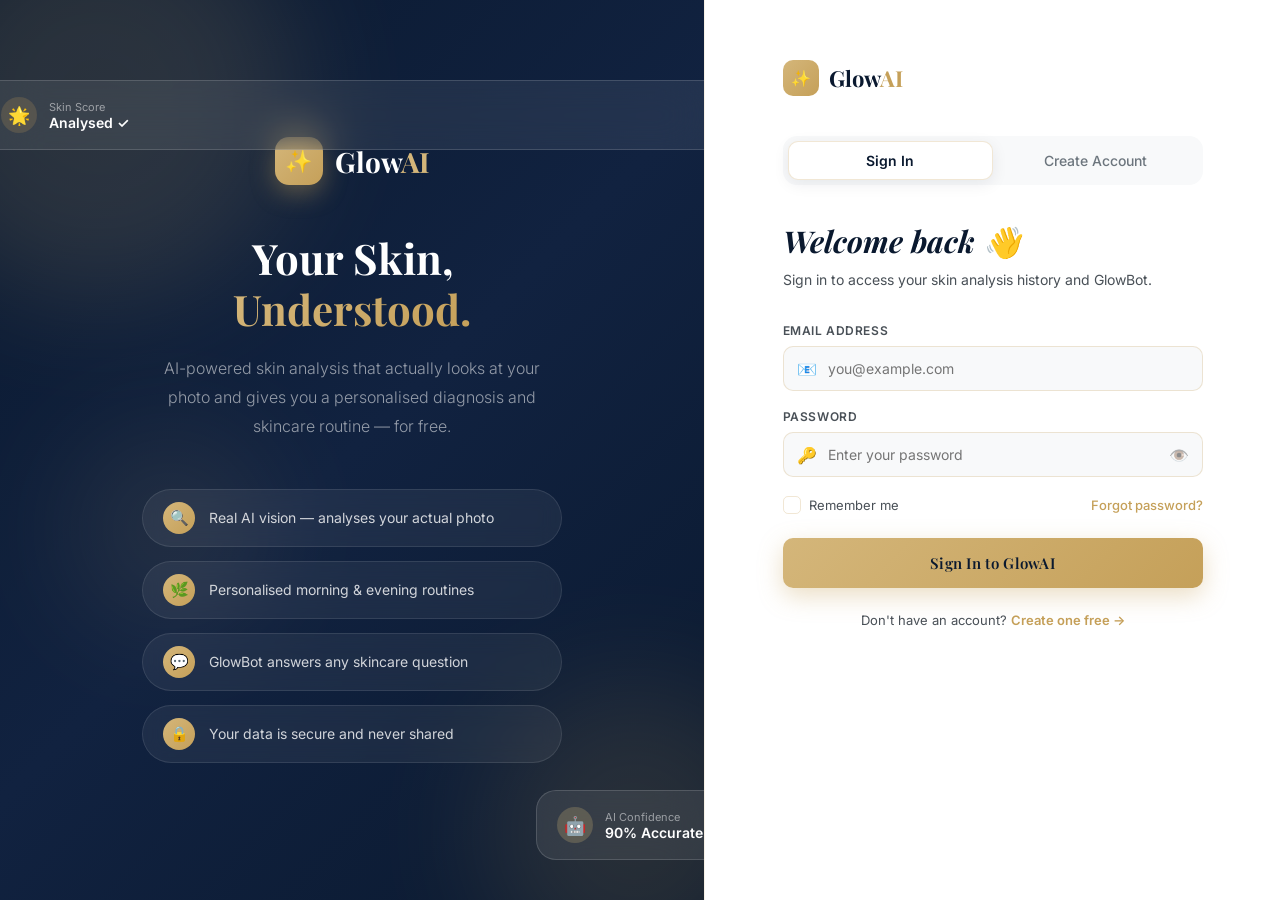
==== frontend/login.html @ 7e03c22d "Initial commit: frontend + backend" ====
<!DOCTYPE html>
<html lang="en">
<head>
    <meta charset="UTF-8">
    <meta name="viewport" content="width=device-width, initial-scale=1.0">
    <title>GlowAI — Sign In</title>
    <link rel="preconnect" href="https://fonts.googleapis.com">
    <link rel="preconnect" href="https://fonts.gstatic.com" crossorigin>
    <link href="https://fonts.googleapis.com/css2?family=Playfair+Display:ital,wght@0,400;0,600;0,700;1,400;1,600&family=Inter:wght@300;400;500;600&display=swap" rel="stylesheet">
    <style>
        * { margin: 0; padding: 0; box-sizing: border-box; }

        :root {
            --primary-color: #D4B67A;
            --primary-dark: #C5A059;
            --secondary-color: #E9ECEF;
            --background: #F8F9FA;
            --surface: #FFFFFF;
            --text-primary: #0A192F;
            --text-secondary: #495057;
            --text-muted: #6C757D;
            --border-color: rgba(197, 160, 89, 0.25);
            --font-display: 'Playfair Display', serif;
            --font-body: 'Inter', sans-serif;
            --radius-md: 10px;
            --radius-lg: 14px;
            --radius-xl: 20px;
            --shadow-md: 0 4px 16px rgba(10,25,47,0.08);
            --shadow-lg: 0 8px 32px rgba(10,25,47,0.12);
        }

        body {
            font-family: var(--font-body);
            background: var(--background);
            min-height: 100vh;
            display: flex;
            overflow-x: hidden;
        }

        /* ─── LEFT PANEL ─── */
        .left-panel {
            width: 55%;
            background: linear-gradient(135deg, #0A192F 0%, #112240 50%, #0A192F 100%);
            display: flex;
            flex-direction: column;
            justify-content: center;
            align-items: center;
            padding: 60px;
            position: relative;
            overflow: hidden;
            min-height: 100vh;
        }

        /* Animated blobs */
        .blob {
            position: absolute;
            border-radius: 50%;
            filter: blur(60px);
            opacity: 0.15;
            animation: blobFloat 8s ease-in-out infinite;
        }
        .blob-1 {
            width: 400px; height: 400px;
            background: #D4B67A;
            top: -100px; left: -100px;
            animation-delay: 0s;
        }
        .blob-2 {
            width: 300px; height: 300px;
            background: #C5A059;
            bottom: -80px; right: -80px;
            animation-delay: -3s;
        }
        .blob-3 {
            width: 200px; height: 200px;
            background: #D4B67A;
            bottom: 30%; left: 10%;
            animation-delay: -5s;
            opacity: 0.1;
        }
        @keyframes blobFloat {
            0%, 100% { transform: translate(0, 0) scale(1); }
            33% { transform: translate(20px, -20px) scale(1.05); }
            66% { transform: translate(-15px, 15px) scale(0.95); }
        }

        /* Floating particles */
        .particles { position: absolute; inset: 0; pointer-events: none; }
        .particle {
            position: absolute;
            width: 4px; height: 4px;
            background: var(--primary-color);
            border-radius: 50%;
            opacity: 0;
            animation: particleRise linear infinite;
        }
        @keyframes particleRise {
            0% { opacity: 0; transform: translateY(0) scale(0); }
            10% { opacity: 0.6; }
            90% { opacity: 0.2; }
            100% { opacity: 0; transform: translateY(-500px) scale(1.5); }
        }

        .left-content { position: relative; z-index: 2; text-align: center; max-width: 420px; }

        .left-logo {
            display: flex; align-items: center; gap: 12px;
            justify-content: center; margin-bottom: 48px;
        }
        .logo-icon {
            width: 48px; height: 48px; border-radius: 14px;
            background: linear-gradient(135deg, #D4B67A, #C5A059);
            display: flex; align-items: center; justify-content: center;
            font-size: 22px;
            box-shadow: 0 8px 24px rgba(197, 160, 89, 0.4);
        }
        .logo-text {
            font-family: var(--font-display);
            font-size: 28px; font-weight: 700; color: white;
        }
        .logo-text span { color: #D4B67A; }

        .left-headline {
            font-family: var(--font-display);
            font-size: 42px; font-weight: 700;
            color: white; line-height: 1.2; margin-bottom: 20px;
        }
        .left-headline .gradient-word {
            background: linear-gradient(135deg, #D4B67A, #C5A059);
            -webkit-background-clip: text;
            -webkit-text-fill-color: transparent;
            background-clip: text;
        }

        .left-sub {
            font-size: 16px; color: rgba(255,255,255,0.55);
            line-height: 1.8; margin-bottom: 48px; font-weight: 300;
        }

        /* Feature pills */
        .feature-pills { display: flex; flex-direction: column; gap: 14px; }
        .pill {
            display: flex; align-items: center; gap: 14px;
            background: rgba(255,255,255,0.06);
            border: 1px solid rgba(255,255,255,0.1);
            border-radius: 100px; padding: 12px 20px;
            backdrop-filter: blur(10px);
            transition: all 0.3s;
        }
        .pill:hover {
            background: rgba(212, 182, 122, 0.15);
            border-color: rgba(212, 182, 122, 0.4);
            transform: translateX(6px);
        }
        .pill-icon {
            width: 32px; height: 32px; border-radius: 50%;
            background: linear-gradient(135deg, #D4B67A, #C5A059);
            display: flex; align-items: center; justify-content: center;
            font-size: 15px; flex-shrink: 0;
        }
        .pill-text { font-size: 14px; color: rgba(255,255,255,0.8); font-weight: 400; }

        /* Scan card floating */
        .floating-card {
            position: absolute; bottom: 40px; right: -20px;
            background: rgba(255,255,255,0.08);
            border: 1px solid rgba(255,255,255,0.15);
            border-radius: 20px; padding: 16px 20px;
            backdrop-filter: blur(20px);
            display: flex; align-items: center; gap: 12px;
            animation: cardFloat 4s ease-in-out infinite;
            z-index: 3;
        }
        .floating-card-2 {
            bottom: auto; top: 80px; left: -20px;
            animation-delay: -2s;
        }
        @keyframes cardFloat {
            0%, 100% { transform: translateY(0); }
            50% { transform: translateY(-10px); }
        }
        .card-dot {
            width: 36px; height: 36px; border-radius: 50%;
            display: flex; align-items: center; justify-content: center; font-size: 18px;
        }
        .card-dot.teal { background: rgba(212, 182, 122, 0.25); }
        .card-dot.pink { background: rgba(197, 160, 89, 0.2); }
        .card-info { display: flex; flex-direction: column; }
        .card-label { font-size: 11px; color: rgba(255,255,255,0.5); }
        .card-value { font-size: 14px; font-weight: 600; color: white; }

        /* ─── RIGHT PANEL ─── */
        .right-panel {
            width: 45%;
            display: flex;
            align-items: flex-start;
            justify-content: center;
            padding: 60px 40px;
            background: var(--surface);
            position: relative;
            overflow-y: auto;
            min-height: 100vh;
            border-left: 1px solid rgba(197, 160, 89, 0.15);
        }

        .right-logo {
            display: flex; align-items: center; gap: 10px;
            margin-bottom: 40px;
        }
        .right-logo-icon {
            width: 36px; height: 36px; border-radius: 10px;
            background: linear-gradient(135deg, #D4B67A, #C5A059);
            display: flex; align-items: center; justify-content: center;
            font-size: 16px;
        }
        .right-logo-text {
            font-family: var(--font-display);
            font-size: 22px; font-weight: 700; color: var(--text-primary);
        }
        .right-logo-text span { color: #C5A059; }

        .auth-box { width: 100%; max-width: 420px; padding-bottom: 40px; }

        /* Tab switcher */
        .auth-tabs {
            display: flex; background: var(--background);
            border-radius: 14px; padding: 5px;
            margin-bottom: 36px; position: relative;
        }
        .auth-tab {
            flex: 1; padding: 11px; text-align: center;
            font-size: 14px; font-weight: 500; color: var(--text-muted);
            background: transparent; border: none; cursor: pointer;
            border-radius: 10px; transition: all 0.3s; z-index: 1;
            position: relative; font-family: var(--font-body);
        }
        .auth-tab.active { color: var(--text-primary); font-weight: 600; }
        .tab-slider {
            position: absolute; top: 5px; left: 5px;
            width: calc(50% - 5px); height: calc(100% - 10px);
            background: white; border-radius: 10px;
            box-shadow: var(--shadow-md);
            border: 1px solid var(--border-color);
            transition: transform 0.35s cubic-bezier(0.34, 1.56, 0.64, 1);
            z-index: 0;
        }
        .tab-slider.signup { transform: translateX(calc(100% + 0px)); }

        /* Form header */
        .form-header { margin-bottom: 32px; }
        .form-title {
            font-family: var(--font-display);
            font-size: 30px; font-weight: 700;
            color: var(--text-primary); margin-bottom: 8px;
            font-style: italic;
        }
        .form-subtitle { font-size: 14px; color: var(--text-secondary); line-height: 1.6; }

        /* Social buttons — hidden */
        .social-btns { display: none; }

        /* Divider — hidden */
        .divider { display: none; }

        /* Form panels */
        .form-panel { display: none; }
        .form-panel.active { display: block; }

        /* Input groups */
        .input-row { display: grid; grid-template-columns: 1fr 1fr; gap: 14px; }
        .input-group { margin-bottom: 18px; }
        .input-label {
            display: block; font-size: 12px; font-weight: 600;
            color: var(--text-secondary); margin-bottom: 8px;
            text-transform: uppercase; letter-spacing: 0.05em;
        }
        .input-wrap { position: relative; }
        .input-field {
            width: 100%; padding: 13px 16px 13px 44px;
            border: 1.5px solid var(--border-color);
            border-radius: var(--radius-md);
            font-size: 14px; font-family: var(--font-body);
            color: var(--text-primary); background: var(--background);
            outline: none; transition: all 0.3s;
        }
        .input-field:focus {
            border-color: var(--primary-color);
            background: white;
            box-shadow: 0 0 0 4px rgba(212, 182, 122, 0.12);
        }
        .input-field.error { border-color: #FF5630; }
        .input-field.error:focus { box-shadow: 0 0 0 4px rgba(255, 86, 48, 0.1); }
        .input-field.success { border-color: #36B37E; }

        .input-icon {
            position: absolute; left: 14px; top: 50%;
            transform: translateY(-50%); font-size: 16px;
            pointer-events: none; user-select: none;
        }
        .input-eye {
            position: absolute; right: 14px; top: 50%;
            transform: translateY(-50%); font-size: 16px;
            cursor: pointer; user-select: none; opacity: 0.5;
            transition: opacity 0.2s;
        }
        .input-eye:hover { opacity: 1; }

        .input-hint { font-size: 11px; color: var(--text-muted); margin-top: 5px; }
        .input-error { font-size: 11px; color: #FF5630; margin-top: 5px; display: none; }

        /* Password strength */
        .strength-bar {
            display: flex; gap: 4px; margin-top: 8px;
        }
        .strength-segment {
            flex: 1; height: 3px; border-radius: 2px;
            background: var(--border-color); transition: background 0.3s;
        }
        .strength-segment.weak { background: #FF5630; }
        .strength-segment.medium { background: #FFAB00; }
        .strength-segment.strong { background: #36B37E; }
        .strength-text { font-size: 11px; color: var(--text-muted); margin-top: 4px; }

        /* Terms checkbox */
        .checkbox-group {
            display: flex; align-items: flex-start; gap: 10px;
            margin-bottom: 24px;
        }
        .checkbox-custom {
            width: 18px; height: 18px; border-radius: 5px;
            border: 1.5px solid var(--border-color);
            display: flex; align-items: center; justify-content: center;
            cursor: pointer; flex-shrink: 0; margin-top: 1px;
            transition: all 0.2s;
        }
        .checkbox-custom.checked {
            background: linear-gradient(135deg, var(--primary-color), var(--primary-dark));
            border-color: var(--primary-color);
        }
        .checkbox-label { font-size: 13px; color: var(--text-secondary); line-height: 1.5; }
        .checkbox-label a { color: var(--primary-dark); text-decoration: none; }
        .checkbox-label a:hover { text-decoration: underline; }

        /* Remember me row */
        .form-row {
            display: flex; justify-content: space-between;
            align-items: center; margin-bottom: 24px;
        }
        .remember-wrap { display: flex; align-items: center; gap: 8px; cursor: pointer; }
        .remember-label { font-size: 13px; color: var(--text-secondary); }
        .forgot-link {
            font-size: 13px; color: var(--primary-dark);
            text-decoration: none; font-weight: 500;
            transition: color 0.2s;
        }
        .forgot-link:hover { color: var(--text-primary); }

        /* Submit button */
        .submit-btn {
            width: 100%; padding: 15px;
            background: linear-gradient(135deg, var(--primary-color), var(--primary-dark));
            color: #0A192F; border: none; border-radius: var(--radius-md);
            font-size: 15px; font-weight: 600; font-family: var(--font-display);
            cursor: pointer; transition: all 0.35s; letter-spacing: 0.02em;
            box-shadow: 0 8px 24px rgba(197, 160, 89, 0.35);
            position: relative; overflow: hidden;
        }
        .submit-btn::before {
            content: ''; position: absolute; inset: 0;
            background: linear-gradient(135deg, rgba(255,255,255,0.2), transparent);
            opacity: 0; transition: opacity 0.3s;
        }
        .submit-btn:hover {
            transform: translateY(-2px);
            box-shadow: 0 16px 40px rgba(197, 160, 89, 0.45);
        }
        .submit-btn:hover::before { opacity: 1; }
        .submit-btn:active { transform: translateY(0); }
        .submit-btn.loading {
            pointer-events: none; opacity: 0.8;
        }

        .btn-inner { display: flex; align-items: center; justify-content: center; gap: 10px; }
        .btn-spinner {
            width: 18px; height: 18px;
            border: 2px solid rgba(255,255,255,0.3);
            border-top-color: white; border-radius: 50%;
            animation: spin 0.7s linear infinite; display: none;
        }
        @keyframes spin { to { transform: rotate(360deg); } }

        /* Switch link */
        .switch-text {
            text-align: center; margin-top: 24px;
            font-size: 13px; color: var(--text-secondary);
        }
        .switch-link {
            color: var(--primary-dark); font-weight: 600;
            cursor: pointer; text-decoration: none; transition: color 0.2s;
        }
        .switch-link:hover { color: var(--text-primary); }

        /* Success state */
        .success-overlay {
            display: none; position: fixed; inset: 0;
            background: rgba(248, 250, 251, 0.95);
            z-index: 100; align-items: center; justify-content: center;
            flex-direction: column; gap: 20px;
        }
        .success-overlay.show { display: flex; animation: fadeIn 0.4s ease; }
        @keyframes fadeIn { from { opacity: 0; } to { opacity: 1; } }
        .success-icon {
            width: 80px; height: 80px; border-radius: 50%;
            background: linear-gradient(135deg, #D4B67A, #C5A059);
            display: flex; align-items: center; justify-content: center;
            font-size: 36px;
            box-shadow: 0 16px 48px rgba(197, 160, 89, 0.4);
            animation: popIn 0.5s cubic-bezier(0.34, 1.56, 0.64, 1);
        }
        @keyframes popIn {
            from { transform: scale(0); opacity: 0; }
            to { transform: scale(1); opacity: 1; }
        }
        .success-title {
            font-family: var(--font-display); font-size: 28px;
            font-weight: 700; color: var(--text-primary);
        }
        .success-sub { font-size: 15px; color: var(--text-secondary); }
        .success-redirect {
            font-size: 13px; color: var(--text-muted);
            display: flex; align-items: center; gap: 8px;
        }
        .redirect-dot {
            width: 6px; height: 6px; background: #D4B67A;
            border-radius: 50%; animation: blinkDot 1s infinite;
        }
        @keyframes blinkDot { 0%,100%{opacity:1} 50%{opacity:0.2} }

        /* Responsive */
        @media (max-width: 900px) {
            .left-panel { display: none; }
            .right-panel { width: 100%; }
        }
        @media (max-width: 480px) {
            .right-panel { padding: 24px; }
            .input-row { grid-template-columns: 1fr; }
        }
    </style>
</head>
<body>

<!-- SUCCESS OVERLAY -->
<div class="success-overlay" id="success-overlay">
    <div class="success-icon">✨</div>
    <div class="success-title" id="success-title">Welcome to GlowAI!</div>
    <div class="success-sub" id="success-sub">Your account has been created successfully.</div>
    <div class="success-redirect">
        <div class="redirect-dot"></div>
        <span>Redirecting to your dashboard...</span>
    </div>
</div>

<!-- LEFT PANEL -->
<div class="left-panel">
    <div class="blob blob-1"></div>
    <div class="blob blob-2"></div>
    <div class="blob blob-3"></div>
    <div class="particles" id="particles"></div>

    <div class="left-content">
        <div class="left-logo">
            <div class="logo-icon">✨</div>
            <div class="logo-text">Glow<span>AI</span></div>
        </div>

        <h1 class="left-headline">
            Your Skin,<br>
            <span class="gradient-word">Understood.</span>
        </h1>

        <p class="left-sub">
            AI-powered skin analysis that actually looks at your photo
            and gives you a personalised diagnosis and skincare routine — for free.
        </p>

        <div class="feature-pills">
            <div class="pill">
                <div class="pill-icon">🔍</div>
                <span class="pill-text">Real AI vision — analyses your actual photo</span>
            </div>
            <div class="pill">
                <div class="pill-icon">🌿</div>
                <span class="pill-text">Personalised morning & evening routines</span>
            </div>
            <div class="pill">
                <div class="pill-icon">💬</div>
                <span class="pill-text">GlowBot answers any skincare question</span>
            </div>
            <div class="pill">
                <div class="pill-icon">🔒</div>
                <span class="pill-text">Your data is secure and never shared</span>
            </div>
        </div>
    </div>

    <!-- Floating cards -->
    <div class="floating-card">
        <div class="card-dot teal">🤖</div>
        <div class="card-info">
            <span class="card-label">AI Confidence</span>
            <span class="card-value">90% Accurate</span>
        </div>
    </div>
    <div class="floating-card floating-card-2">
        <div class="card-dot pink">🌟</div>
        <div class="card-info">
            <span class="card-label">Skin Score</span>
            <span class="card-value">Analysed ✓</span>
        </div>
    </div>
</div>

<!-- RIGHT PANEL -->
<div class="right-panel">
    <div class="auth-box">
        <div class="right-logo">
            <div class="right-logo-icon">✨</div>
            <div class="right-logo-text">Glow<span>AI</span></div>
        </div>

        <!-- Tabs -->
        <div class="auth-tabs">
            <div class="tab-slider" id="tab-slider"></div>
            <button class="auth-tab active" id="tab-signin" onclick="switchTab('signin')">Sign In</button>
            <button class="auth-tab" id="tab-signup" onclick="switchTab('signup')">Create Account</button>
        </div>

        <!-- ═══ SIGN IN FORM ═══ -->
        <div class="form-panel active" id="panel-signin">
            <div class="form-header">
                <h2 class="form-title">Welcome back 👋</h2>
                <p class="form-subtitle">Sign in to access your skin analysis history and GlowBot.</p>
            </div>

            <!-- Social -->
            <div class="social-btns">
                <button class="social-btn" onclick="socialLogin('Google')">
                    <span class="social-icon">🌐</span> Google
                </button>
                <button class="social-btn" onclick="socialLogin('GitHub')">
                    <span class="social-icon">⚡</span> GitHub
                </button>
            </div>

            <div class="divider">
                <div class="divider-line"></div>
                <span class="divider-text">or continue with email</span>
                <div class="divider-line"></div>
            </div>

            <form id="signin-form" onsubmit="handleSignIn(event)" novalidate>
                <div class="input-group">
                    <label class="input-label">Email Address</label>
                    <div class="input-wrap">
                        <span class="input-icon">📧</span>
                        <input type="email" class="input-field" id="signin-email"
                            placeholder="you@example.com" autocomplete="email">
                    </div>
                    <div class="input-error" id="signin-email-error">Please enter a valid email.</div>
                </div>

                <div class="input-group">
                    <label class="input-label">Password</label>
                    <div class="input-wrap">
                        <span class="input-icon">🔑</span>
                        <input type="password" class="input-field" id="signin-password"
                            placeholder="Enter your password" autocomplete="current-password">
                        <span class="input-eye" onclick="togglePassword('signin-password', this)">👁️</span>
                    </div>
                    <div class="input-error" id="signin-password-error">Password is required.</div>
                </div>

                <div class="form-row">
                    <div class="remember-wrap" onclick="toggleRemember()">
                        <div class="checkbox-custom" id="remember-check"></div>
                        <span class="remember-label">Remember me</span>
                    </div>
                    <a href="#" class="forgot-link" onclick="showForgot()">Forgot password?</a>
                </div>

                <button type="submit" class="submit-btn" id="signin-btn">
                    <div class="btn-inner">
                        <div class="btn-spinner" id="signin-spinner"></div>
                        <span id="signin-btn-text">Sign In to GlowAI</span>
                    </div>
                </button>
            </form>

            <div class="switch-text">
                Don't have an account?
                <span class="switch-link" onclick="switchTab('signup')">Create one free →</span>
            </div>
        </div>

        <!-- ═══ SIGN UP FORM ═══ -->
        <div class="form-panel" id="panel-signup">
            <div class="form-header">
                <h2 class="form-title">Start your glow journey ✨</h2>
                <p class="form-subtitle">Create your free account and get your first AI skin analysis.</p>
            </div>

            <!-- Social -->
            <div class="social-btns">
                <button class="social-btn" onclick="socialLogin('Google')">
                    <span class="social-icon">🌐</span> Google
                </button>
                <button class="social-btn" onclick="socialLogin('GitHub')">
                    <span class="social-icon">⚡</span> GitHub
                </button>
            </div>

            <div class="divider">
                <div class="divider-line"></div>
                <span class="divider-text">or sign up with email</span>
                <div class="divider-line"></div>
            </div>

            <form id="signup-form" onsubmit="handleSignUp(event)" novalidate>
                <div class="input-row">
                    <div class="input-group">
                        <label class="input-label">First Name</label>
                        <div class="input-wrap">
                            <span class="input-icon">👤</span>
                            <input type="text" class="input-field" id="signup-fname"
                                placeholder="Aria" autocomplete="given-name">
                        </div>
                        <div class="input-error" id="fname-error">Required.</div>
                    </div>
                    <div class="input-group">
                        <label class="input-label">Last Name</label>
                        <div class="input-wrap">
                            <span class="input-icon">👤</span>
                            <input type="text" class="input-field" id="signup-lname"
                                placeholder="Sharma" autocomplete="family-name">
                        </div>
                        <div class="input-error" id="lname-error">Required.</div>
                    </div>
                </div>

                <div class="input-group">
                    <label class="input-label">Email Address</label>
                    <div class="input-wrap">
                        <span class="input-icon">📧</span>
                        <input type="email" class="input-field" id="signup-email"
                            placeholder="you@example.com" autocomplete="email"
                            oninput="validateEmailLive(this)">
                    </div>
                    <div class="input-error" id="signup-email-error">Please enter a valid email.</div>
                </div>

                <div class="input-group">
                    <label class="input-label">Password</label>
                    <div class="input-wrap">
                        <span class="input-icon">🔑</span>
                        <input type="password" class="input-field" id="signup-password"
                            placeholder="Create a strong password"
                            autocomplete="new-password"
                            oninput="updateStrength(this.value)">
                        <span class="input-eye" onclick="togglePassword('signup-password', this)">👁️</span>
                    </div>
                    <div class="strength-bar">
                        <div class="strength-segment" id="str-1"></div>
                        <div class="strength-segment" id="str-2"></div>
                        <div class="strength-segment" id="str-3"></div>
                        <div class="strength-segment" id="str-4"></div>
                    </div>
                    <div class="strength-text" id="strength-text">Enter a password</div>
                    <div class="input-error" id="signup-password-error">Min 8 characters required.</div>
                </div>

                <div class="input-group">
                    <label class="input-label">Confirm Password</label>
                    <div class="input-wrap">
                        <span class="input-icon">🔒</span>
                        <input type="password" class="input-field" id="signup-confirm"
                            placeholder="Repeat your password"
                            autocomplete="new-password">
                        <span class="input-eye" onclick="togglePassword('signup-confirm', this)">👁️</span>
                    </div>
                    <div class="input-error" id="confirm-error">Passwords do not match.</div>
                </div>

                <div class="checkbox-group">
                    <div class="checkbox-custom" id="terms-check" onclick="toggleTerms()"></div>
                    <label class="checkbox-label">
                        I agree to the <a href="#">Terms of Service</a> and
                        <a href="#">Privacy Policy</a>. I understand this app
                        is for informational purposes only.
                    </label>
                </div>

                <button type="submit" class="submit-btn" id="signup-btn">
                    <div class="btn-inner">
                        <div class="btn-spinner" id="signup-spinner"></div>
                        <span id="signup-btn-text">Create Free Account</span>
                    </div>
                </button>
            </form>

            <div class="switch-text">
                Already have an account?
                <span class="switch-link" onclick="switchTab('signin')">Sign in →</span>
            </div>
        </div>

    </div>
</div>

<script>
// ══════════════════════════════════════
// TAB SWITCHING
// ══════════════════════════════════════
let currentTab = 'signin';
let termsChecked = false;
let rememberChecked = false;

function switchTab(tab) {
    currentTab = tab;
    const slider = document.getElementById('tab-slider');
    const signinTab = document.getElementById('tab-signin');
    const signupTab = document.getElementById('tab-signup');
    const signinPanel = document.getElementById('panel-signin');
    const signupPanel = document.getElementById('panel-signup');

    if (tab === 'signin') {
        slider.classList.remove('signup');
        signinTab.classList.add('active');
        signupTab.classList.remove('active');
        signinPanel.classList.add('active');
        signupPanel.classList.remove('active');
    } else {
        slider.classList.add('signup');
        signupTab.classList.add('active');
        signinTab.classList.remove('active');
        signupPanel.classList.add('active');
        signinPanel.classList.remove('active');
    }
}

// ══════════════════════════════════════
// PASSWORD TOGGLE
// ══════════════════════════════════════
function togglePassword(id, eyeEl) {
    const input = document.getElementById(id);
    if (input.type === 'password') {
        input.type = 'text';
        eyeEl.textContent = '🙈';
    } else {
        input.type = 'password';
        eyeEl.textContent = '👁️';
    }
}

// ══════════════════════════════════════
// PASSWORD STRENGTH
// ══════════════════════════════════════
function updateStrength(password) {
    let score = 0;
    if (password.length >= 8) score++;
    if (/[A-Z]/.test(password)) score++;
    if (/[0-9]/.test(password)) score++;
    if (/[^A-Za-z0-9]/.test(password)) score++;

    const segments = ['str-1','str-2','str-3','str-4'];
    const labels = ['','Weak','Medium','Strong','Very Strong'];
    const classes = ['','weak','medium','strong','strong'];

    segments.forEach((id, i) => {
        const el = document.getElementById(id);
        el.className = 'strength-segment';
        if (i < score) el.classList.add(classes[score]);
    });

    const txt = document.getElementById('strength-text');
    txt.textContent = password.length === 0 ? 'Enter a password' : labels[score];
    txt.style.color = score <= 1 ? '#FF5630' : score === 2 ? '#FFAB00' : '#36B37E';
}

// ══════════════════════════════════════
// LIVE EMAIL VALIDATION
// ══════════════════════════════════════
function validateEmailLive(input) {
    const valid = /^[^\s@]+@[^\s@]+\.[^\s@]+$/.test(input.value);
    input.classList.toggle('success', valid && input.value.length > 0);
    input.classList.toggle('error', !valid && input.value.length > 0);
}

// ══════════════════════════════════════
// CHECKBOXES
// ══════════════════════════════════════
function toggleTerms() {
    termsChecked = !termsChecked;
    const el = document.getElementById('terms-check');
    el.classList.toggle('checked', termsChecked);
    el.textContent = termsChecked ? '✓' : '';
    el.style.color = 'white';
    el.style.fontSize = '11px';
}

function toggleRemember() {
    rememberChecked = !rememberChecked;
    const el = document.getElementById('remember-check');
    el.classList.toggle('checked', rememberChecked);
    el.textContent = rememberChecked ? '✓' : '';
    el.style.color = 'white';
    el.style.fontSize = '11px';
}

// ══════════════════════════════════════
// SHOW/HIDE ERROR
// ══════════════════════════════════════
function showError(id, show) {
    document.getElementById(id).style.display = show ? 'block' : 'none';
}
function setFieldState(id, state) {
    const el = document.getElementById(id);
    el.classList.remove('error', 'success');
    if (state) el.classList.add(state);
}

// ══════════════════════════════════════
// SIGN IN
// ══════════════════════════════════════
async function handleSignIn(e) {
    e.preventDefault();
    const email = document.getElementById('signin-email').value.trim();
    const password = document.getElementById('signin-password').value;
    let valid = true;

    const emailValid = /^[^\s@]+@[^\s@]+\.[^\s@]+$/.test(email);
    showError('signin-email-error', !emailValid);
    setFieldState('signin-email', emailValid ? 'success' : 'error');
    if (!emailValid) valid = false;

    if (!password) {
        showError('signin-password-error', true);
        setFieldState('signin-password', 'error');
        valid = false;
    } else {
        showError('signin-password-error', false);
        setFieldState('signin-password', 'success');
    }

    if (!valid) return;

    // Show loading
    const btn = document.getElementById('signin-btn');
    const spinner = document.getElementById('signin-spinner');
    const btnText = document.getElementById('signin-btn-text');
    btn.classList.add('loading');
    spinner.style.display = 'block';
    btnText.textContent = 'Signing in...';

    try {
        const res = await fetch('http://localhost:8080/api/auth/signin', {
            method: 'POST',
            headers: { 'Content-Type': 'application/json' },
            body: JSON.stringify({ email, password })
        });
        
        const message = await res.text();

        btn.classList.remove('loading');
        spinner.style.display = 'none';
        btnText.textContent = 'Sign In to GlowAI';

        if (res.ok && message === "Login successful") {
            // Show success and redirect
            document.getElementById('success-title').textContent = 'Welcome back! 👋';
            document.getElementById('success-sub').textContent = 'Signed in successfully. Taking you to GlowAI...';
            document.getElementById('success-overlay').classList.add('show');

            setTimeout(() => {
                window.location.href = 'index.html';
            }, 2500);
        } else {
            alert("Login failed: " + message);
        }
    } catch (error) {
        btn.classList.remove('loading');
        spinner.style.display = 'none';
        btnText.textContent = 'Sign In to GlowAI';
        alert("Error connecting to server. Please try again later.");
    }
}

// ══════════════════════════════════════
// SIGN UP
// ══════════════════════════════════════
async function handleSignUp(e) {
    e.preventDefault();
    const fname = document.getElementById('signup-fname').value.trim();
    const lname = document.getElementById('signup-lname').value.trim();
    const email = document.getElementById('signup-email').value.trim();
    const password = document.getElementById('signup-password').value;
    const confirm = document.getElementById('signup-confirm').value;
    let valid = true;

    if (!fname) { showError('fname-error', true); setFieldState('signup-fname', 'error'); valid = false; }
    else { showError('fname-error', false); setFieldState('signup-fname', 'success'); }

    if (!lname) { showError('lname-error', true); setFieldState('signup-lname', 'error'); valid = false; }
    else { showError('lname-error', false); setFieldState('signup-lname', 'success'); }

    const emailValid = /^[^\s@]+@[^\s@]+\.[^\s@]+$/.test(email);
    showError('signup-email-error', !emailValid);
    setFieldState('signup-email', emailValid ? 'success' : 'error');
    if (!emailValid) valid = false;

    if (password.length < 8) {
        showError('signup-password-error', true);
        setFieldState('signup-password', 'error');
        valid = false;
    } else {
        showError('signup-password-error', false);
        setFieldState('signup-password', 'success');
    }

    if (password !== confirm || !confirm) {
        showError('confirm-error', true);
        setFieldState('signup-confirm', 'error');
        valid = false;
    } else {
        showError('confirm-error', false);
        setFieldState('signup-confirm', 'success');
    }

    if (!termsChecked) {
        alert('Please agree to the Terms of Service to continue.');
        valid = false;
    }

    if (!valid) return;

    // Show loading
    const btn = document.getElementById('signup-btn');
    const spinner = document.getElementById('signup-spinner');
    const btnText = document.getElementById('signup-btn-text');
    btn.classList.add('loading');
    spinner.style.display = 'block';
    btnText.textContent = 'Creating your account...';

    try {
        const res = await fetch('http://localhost:8080/api/auth/signup', {
            method: 'POST',
            headers: { 'Content-Type': 'application/json' },
            body: JSON.stringify({ firstName: fname, lastName: lname, email, password })
        });
        
        const message = await res.text();

        btn.classList.remove('loading');
        spinner.style.display = 'none';
        btnText.textContent = 'Create Free Account';

        if (res.ok && message === "Signup successful") {
            document.getElementById('success-title').textContent = `Welcome, ${fname}! ✨`;
            document.getElementById('success-sub').textContent = 'Your GlowAI account is ready. Starting your skin journey...';
            document.getElementById('success-overlay').classList.add('show');

            setTimeout(() => {
                window.location.href = 'index.html';
            }, 2500);
        } else {
            alert("Signup failed: " + message);
        }
    } catch (error) {
        btn.classList.remove('loading');
        spinner.style.display = 'none';
        btnText.textContent = 'Create Free Account';
        alert("Error connecting to server. Please try again later.");
    }
}

// ══════════════════════════════════════
// SOCIAL LOGIN PLACEHOLDER
// ══════════════════════════════════════
function socialLogin(provider) {
    alert(`${provider} login coming soon! Use email for now.`);
}

// ══════════════════════════════════════
// FORGOT PASSWORD
// ══════════════════════════════════════
function showForgot() {
    const email = document.getElementById('signin-email').value;
    if (email) {
        alert(`Password reset link will be sent to ${email}`);
    } else {
        alert('Please enter your email address first, then click Forgot Password.');
        document.getElementById('signin-email').focus();
    }
}

// ══════════════════════════════════════
// FLOATING PARTICLES
// ══════════════════════════════════════
const container = document.getElementById('particles');
for (let i = 0; i < 20; i++) {
    const p = document.createElement('div');
    p.className = 'particle';
    p.style.cssText = `
        left: ${Math.random() * 100}%;
        bottom: ${Math.random() * 20}%;
        animation-duration: ${4 + Math.random() * 8}s;
        animation-delay: ${Math.random() * 6}s;
        width: ${2 + Math.random() * 4}px;
        height: ${2 + Math.random() * 4}px;
        opacity: 0;
        background: ${Math.random() > 0.5 ? '#D4B67A' : '#C5A059'};
    `;
    container.appendChild(p);
}
</script>
</body>
</html>
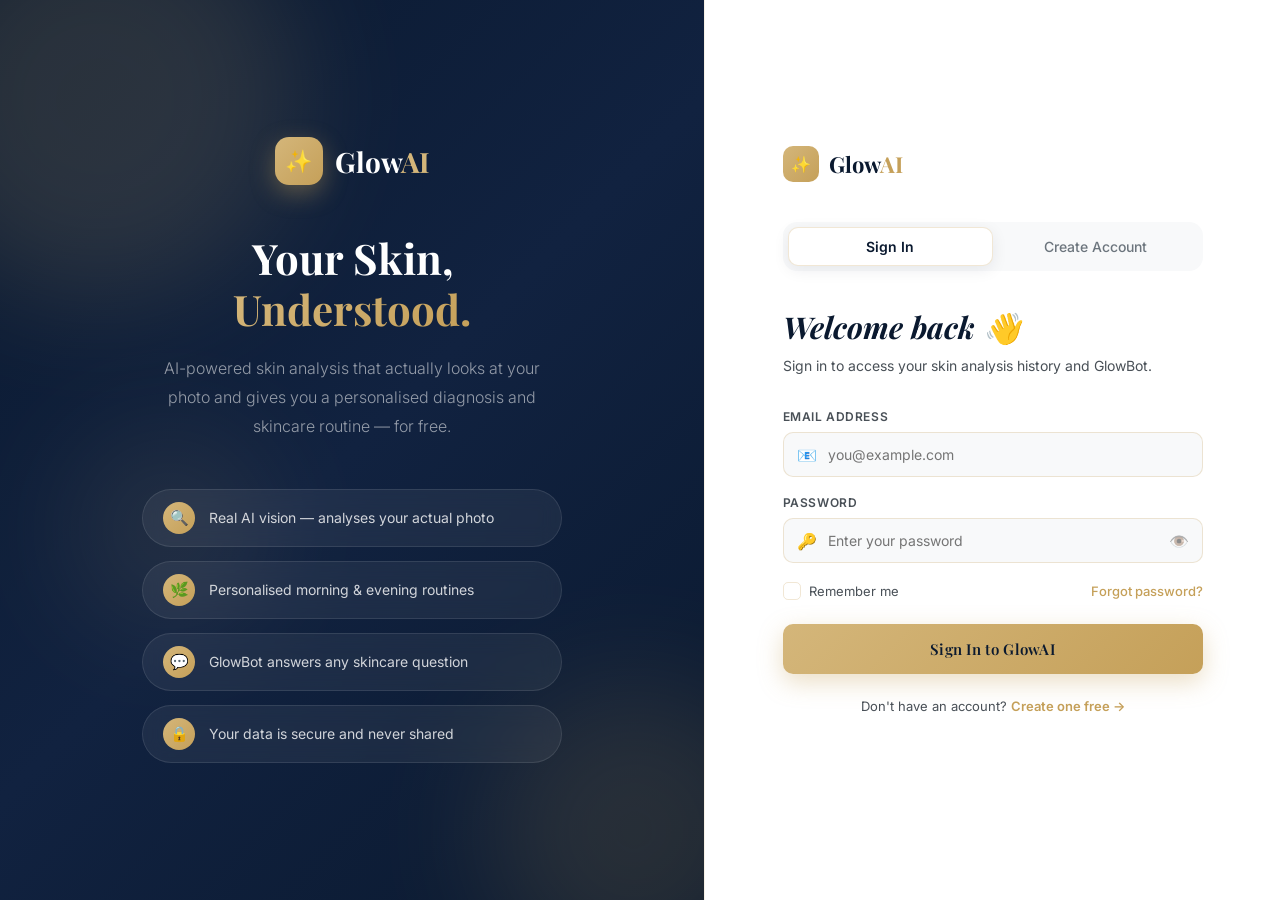
==== commit e059b538: "Fixed login" ====
--- a/frontend/login.html
+++ b/frontend/login.html
@@ -37,7 +37,7 @@
             overflow-x: hidden;
         }
 
-        /* ─── LEFT PANEL ─── */
+        /*  LEFT PANEL  */
         .left-panel {
             width: 55%;
             background: linear-gradient(135deg, #0A192F 0%, #112240 50%, #0A192F 100%);
@@ -189,11 +189,11 @@
         .card-label { font-size: 11px; color: rgba(255,255,255,0.5); }
         .card-value { font-size: 14px; font-weight: 600; color: white; }
 
-        /* ─── RIGHT PANEL ─── */
+        /*  RIGHT PANEL  */
         .right-panel {
             width: 45%;
             display: flex;
-            align-items: flex-start;
+            align-items: center;
             justify-content: center;
             padding: 60px 40px;
             background: var(--surface);
@@ -399,6 +399,25 @@
             cursor: pointer; text-decoration: none; transition: color 0.2s;
         }
         .switch-link:hover { color: var(--text-primary); }
+
+        /* Global Error Box */
+        .global-error {
+            background: rgba(255, 86, 48, 0.1);
+            border: 1px solid rgba(255, 86, 48, 0.3);
+            color: #FF5630;
+            padding: 12px 16px;
+            border-radius: var(--radius-md);
+            font-size: 13px;
+            font-weight: 500;
+            margin-bottom: 20px;
+            display: none;
+            align-items: center;
+            gap: 10px;
+        }
+        .global-error.show {
+            display: flex;
+            animation: fadeIn 0.3s ease;
+        }
 
         /* Success state */
         .success-overlay {
@@ -502,22 +521,6 @@
             </div>
         </div>
     </div>
-
-    <!-- Floating cards -->
-    <div class="floating-card">
-        <div class="card-dot teal">🤖</div>
-        <div class="card-info">
-            <span class="card-label">AI Confidence</span>
-            <span class="card-value">90% Accurate</span>
-        </div>
-    </div>
-    <div class="floating-card floating-card-2">
-        <div class="card-dot pink">🌟</div>
-        <div class="card-info">
-            <span class="card-label">Skin Score</span>
-            <span class="card-value">Analysed ✓</span>
-        </div>
-    </div>
 </div>
 
 <!-- RIGHT PANEL -->
@@ -535,11 +538,17 @@
             <button class="auth-tab" id="tab-signup" onclick="switchTab('signup')">Create Account</button>
         </div>
 
-        <!-- ═══ SIGN IN FORM ═══ -->
+        <!--  SIGN IN FORM  -->
         <div class="form-panel active" id="panel-signin">
             <div class="form-header">
                 <h2 class="form-title">Welcome back 👋</h2>
                 <p class="form-subtitle">Sign in to access your skin analysis history and GlowBot.</p>
+            </div>
+
+            <!-- Global Error -->
+            <div class="global-error" id="signin-global-error">
+                <span class="error-icon">⚠️</span>
+                <span id="signin-global-error-text"></span>
             </div>
 
             <!-- Social -->
@@ -602,11 +611,17 @@
             </div>
         </div>
 
-        <!-- ═══ SIGN UP FORM ═══ -->
+        <!--  SIGN UP FORM  -->
         <div class="form-panel" id="panel-signup">
             <div class="form-header">
                 <h2 class="form-title">Start your glow journey ✨</h2>
                 <p class="form-subtitle">Create your free account and get your first AI skin analysis.</p>
+            </div>
+
+            <!-- Global Error -->
+            <div class="global-error" id="signup-global-error">
+                <span class="error-icon">⚠️</span>
+                <span id="signup-global-error-text"></span>
             </div>
 
             <!-- Social -->
@@ -717,9 +732,9 @@
 </div>
 
 <script>
-// ══════════════════════════════════════
+// 
 // TAB SWITCHING
-// ══════════════════════════════════════
+// 
 let currentTab = 'signin';
 let termsChecked = false;
 let rememberChecked = false;
@@ -727,6 +742,10 @@
 function switchTab(tab) {
     currentTab = tab;
     const slider = document.getElementById('tab-slider');
+    
+    // Hide any showing global errors
+    document.getElementById('signin-global-error').classList.remove('show');
+    document.getElementById('signup-global-error').classList.remove('show');
     const signinTab = document.getElementById('tab-signin');
     const signupTab = document.getElementById('tab-signup');
     const signinPanel = document.getElementById('panel-signin');
@@ -747,9 +766,9 @@
     }
 }
 
-// ══════════════════════════════════════
+// 
 // PASSWORD TOGGLE
-// ══════════════════════════════════════
+// 
 function togglePassword(id, eyeEl) {
     const input = document.getElementById(id);
     if (input.type === 'password') {
@@ -761,9 +780,9 @@
     }
 }
 
-// ══════════════════════════════════════
+// 
 // PASSWORD STRENGTH
-// ══════════════════════════════════════
+// 
 function updateStrength(password) {
     let score = 0;
     if (password.length >= 8) score++;
@@ -786,18 +805,18 @@
     txt.style.color = score <= 1 ? '#FF5630' : score === 2 ? '#FFAB00' : '#36B37E';
 }
 
-// ══════════════════════════════════════
+// 
 // LIVE EMAIL VALIDATION
-// ══════════════════════════════════════
+// 
 function validateEmailLive(input) {
     const valid = /^[^\s@]+@[^\s@]+\.[^\s@]+$/.test(input.value);
     input.classList.toggle('success', valid && input.value.length > 0);
     input.classList.toggle('error', !valid && input.value.length > 0);
 }
 
-// ══════════════════════════════════════
+// 
 // CHECKBOXES
-// ══════════════════════════════════════
+// 
 function toggleTerms() {
     termsChecked = !termsChecked;
     const el = document.getElementById('terms-check');
@@ -816,9 +835,9 @@
     el.style.fontSize = '11px';
 }
 
-// ══════════════════════════════════════
+// 
 // SHOW/HIDE ERROR
-// ══════════════════════════════════════
+// 
 function showError(id, show) {
     document.getElementById(id).style.display = show ? 'block' : 'none';
 }
@@ -828,11 +847,12 @@
     if (state) el.classList.add(state);
 }
 
-// ══════════════════════════════════════
+// 
 // SIGN IN
-// ══════════════════════════════════════
+// 
 async function handleSignIn(e) {
     e.preventDefault();
+    document.getElementById('signin-global-error').classList.remove('show');
     const email = document.getElementById('signin-email').value.trim();
     const password = document.getElementById('signin-password').value;
     let valid = true;
@@ -884,21 +904,24 @@
                 window.location.href = 'index.html';
             }, 2500);
         } else {
-            alert("Login failed: " + message);
+            document.getElementById('signin-global-error-text').textContent = message || "Login failed. Please verify your credentials.";
+            document.getElementById('signin-global-error').classList.add('show');
         }
     } catch (error) {
         btn.classList.remove('loading');
         spinner.style.display = 'none';
         btnText.textContent = 'Sign In to GlowAI';
-        alert("Error connecting to server. Please try again later.");
+        document.getElementById('signin-global-error-text').textContent = "Error connecting to server. Please try again later.";
+        document.getElementById('signin-global-error').classList.add('show');
     }
 }
 
-// ══════════════════════════════════════
+// 
 // SIGN UP
-// ══════════════════════════════════════
+// 
 async function handleSignUp(e) {
     e.preventDefault();
+    document.getElementById('signup-global-error').classList.remove('show');
     const fname = document.getElementById('signup-fname').value.trim();
     const lname = document.getElementById('signup-lname').value.trim();
     const email = document.getElementById('signup-email').value.trim();
@@ -936,7 +959,8 @@
     }
 
     if (!termsChecked) {
-        alert('Please agree to the Terms of Service to continue.');
+        document.getElementById('signup-global-error-text').textContent = "Please agree to the Terms of Service to continue.";
+        document.getElementById('signup-global-error').classList.add('show');
         valid = false;
     }
 
@@ -972,26 +996,28 @@
                 window.location.href = 'index.html';
             }, 2500);
         } else {
-            alert("Signup failed: " + message);
+            document.getElementById('signup-global-error-text').textContent = message || "Signup failed. Please try again.";
+            document.getElementById('signup-global-error').classList.add('show');
         }
     } catch (error) {
         btn.classList.remove('loading');
         spinner.style.display = 'none';
         btnText.textContent = 'Create Free Account';
-        alert("Error connecting to server. Please try again later.");
+        document.getElementById('signup-global-error-text').textContent = "Error connecting to server. Please try again later.";
+        document.getElementById('signup-global-error').classList.add('show');
     }
 }
 
-// ══════════════════════════════════════
+// 
 // SOCIAL LOGIN PLACEHOLDER
-// ══════════════════════════════════════
+// 
 function socialLogin(provider) {
     alert(`${provider} login coming soon! Use email for now.`);
 }
 
-// ══════════════════════════════════════
+// 
 // FORGOT PASSWORD
-// ══════════════════════════════════════
+// 
 function showForgot() {
     const email = document.getElementById('signin-email').value;
     if (email) {
@@ -1002,9 +1028,9 @@
     }
 }
 
-// ══════════════════════════════════════
+// 
 // FLOATING PARTICLES
-// ══════════════════════════════════════
+// 
 const container = document.getElementById('particles');
 for (let i = 0; i < 20; i++) {
     const p = document.createElement('div');
